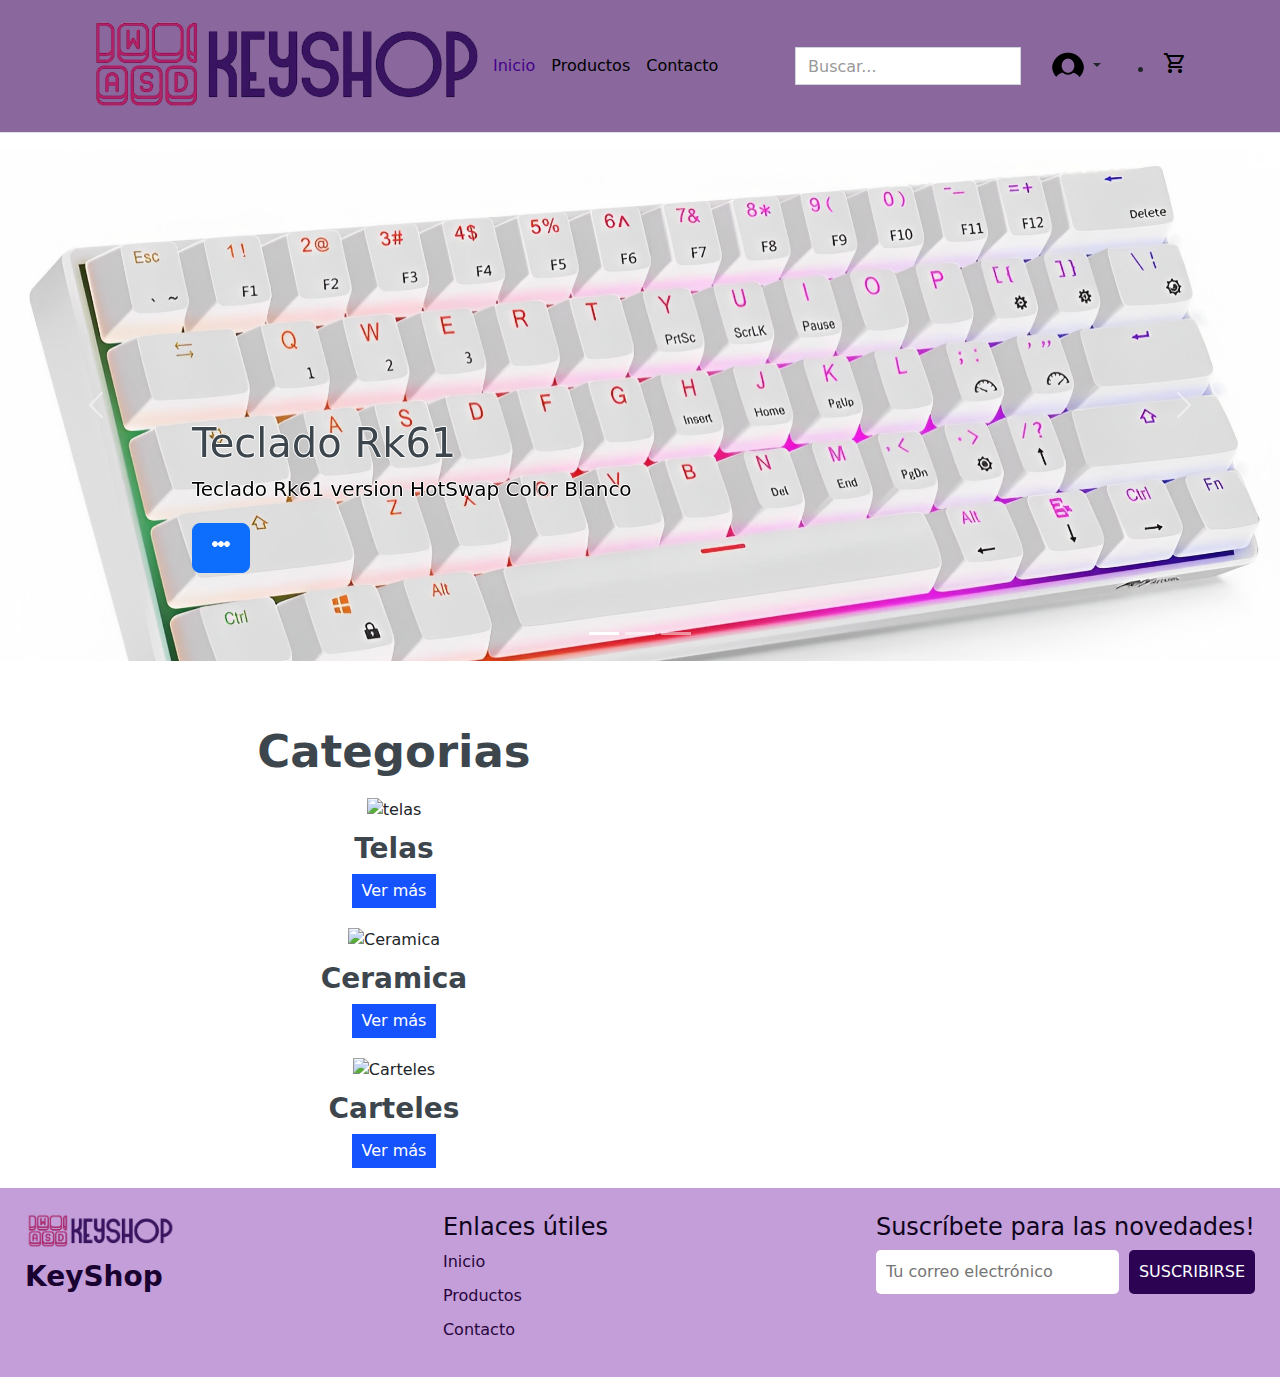
==== index.html @ 4e13add1 "1" ====
<!doctype html>
<html lang="es" data-bs-theme="auto">

<head>
  <meta charset="utf-8">
  <meta name="viewport" content="width=device-width, initial-scale=1">
  <meta name="description" content="">
  <title>KeyShop - Teclados, Keycaps y más!</title>
  <link rel="canonical" href="https://getbootstrap.com/docs/5.3/examples/headers/">
  <link rel="stylesheet" href="css/styles.css">
  <link href="css/bootstrap.min.css" rel="stylesheet">
  <link rel="stylesheet"
    href="https://fonts.googleapis.com/css2?family=Material+Symbols+Outlined:opsz,wght,FILL,GRAD@20..48,100..700,0..1,-50..200" />
  <link href="css/carousel.css" rel="stylesheet">
  <link href="css/style.css" rel="stylesheet">
  <!--Simbolos productos-->
  <link href="https://cdnjs.cloudflare.com/ajax/libs/font-awesome/5.10.0/css/all.min.css" rel="stylesheet">
  <!---------------------->
</head>

<body>

  <header class="p-3 mb-3 border-bottom">
    <div class="container">
      <div class="d-flex flex-wrap align-items-center justify-content-center justify-content-lg-start">
        <a href="/" class="d-flex align-items-center mb-2 mb-lg-0 link-body-emphasis text-decoration-none">
          <img class="logo_key" src="imgs/logo.png" alt="" width="150px">
        </a>

        <ul class="nav col-12 col-lg-auto me-lg-auto mb-2 justify-content-center mb-md-0">
          <li><a href="index.html" class="nav-link px-2 link-secondary">Inicio</a></li>
          <li><a href="productos.html" class="nav-link px-2 link-body-emphasis">Productos</a></li>
          <li><a href="contact.html" class="nav-link px-2 link-body-emphasis">Contacto</a></li>
        </ul>

        <form class="col-12 col-lg-auto mb-3 mb-lg-0 me-lg-3" role="search">
          <input type="search" class="form-control" placeholder="Buscar..." aria-label="Search">
        </form>

        <div class="dropdown text-end">
          <a href="#" class="d-block link-dark text-decoration-none dropdown-toggle" data-bs-toggle="dropdown"
            aria-expanded="false">
            <img src="imgs/perfil.png" alt="mdo" width="32" height="32" class="rounded-circle">
          </a>
          <ul class="dropdown-menu text-small">
            <li><a class="dropdown-item" href="#">Login</a></li>
            <li><a class="dropdown-item" href="#">Perfil</a></li>
            <li>
              <hr class="dropdown-divider">
            </li>
            <li><a class="dropdown-item" href="#">Sign out</a></li>
          </ul>
        </div>
        <ul class="nav col-12 col-lg-auto me-lg-auto mb-2 justify-content-center mb-md-0"></ul>
        <li><a href="#" class="nav-link px-2 link-body-emphasis"><span class="material-symbols-outlined">
              shopping_cart
            </span></a></li>
        </ul>
      </div>
    </div>
  </header>
  <!----------Carousel---------------->
  <div id="myCarousel" class="carousel slide" data-bs-ride="carousel">
    <div class="carousel-indicators">
    </div>

    <div class="carousel-inner">
      <div class="carousel-item active">
        <img src="imgs/teclado2.png" class="d-block w-100" alt="First slide">
        <div class="container">
          <div class="carousel-caption text-start">
            <h1>Teclado Rk61</h1>
            <p>Teclado Rk61 version HotSwap Color Blanco</p>
            <p><a class="btn btn-lg btn-primary" href="#"><span class="material-symbols-outlined">
                  more_horiz
                </span></a></p>
          </div>
        </div>
      </div>
      <div class="carousel-item">
        <img src="imgs/teclado3.png" class="d-block w-100" alt="First slide">
        <div class="container">
          <div class="carousel-caption">
            <h1>Guffercty kred GK68 65 %</h1>
            <p>Teclado Mecánico SK68 Personalizado Hot Swappable Para Juegos Con Retroiluminación RGB</p>
            <p><a class="btn btn-lg btn-primary" href="#"><span class="material-symbols-outlined">
                  more_horiz
                </span></a></p>
          </div>
        </div>
      </div>
      <div class="carousel-item">
        <img src="imgs/teclado4.png" class="d-block w-100" alt="First slide">
        <div class="container">
          <div class="carousel-caption text-end">
            <h1>Hype Legend Rebel Up</h1>
            <p>Teclado mecanico Outemu Red 65%</p>
            <p><a class="btn btn-lg btn-primary" href="#"><span class="material-symbols-outlined">
                  more_horiz
                </span></a></p>
          </div>
        </div>
      </div>
    </div>
    <button class="carousel-control-prev" type="button" data-bs-target="#myCarousel" data-bs-slide="prev">
      <span class="carousel-control-prev-icon" aria-hidden="true"></span>
      <span class="visually-hidden">Previous</span>
    </button>
    <button class="carousel-control-next" type="button" data-bs-target="#myCarousel" data-bs-slide="next">
      <span class="carousel-control-next-icon" aria-hidden="true"></span>
      <span class="visually-hidden">Next</span>
    </button>
  </div>
  <!-----------------Productos------------------>
  <main>
    <!-----------------categorias------------------>
  <main>
    <div class="categoria">
      <div id="categoria" class="categoria"></div>
      <h2 class="text-center" style="font-size: 45px ">Categorias</h2>
      <div id="categorias-container">
        <div class="categoria">
          <img src="imgs/telas1.png" alt="telas">
          <h3>Telas</h3>
          <button>Ver más</button>
        </div>
        <div class="categoria">
          <img src="imgs/tazas3.png" alt="Ceramica">
          <h3>Ceramica</h3>
          <button>Ver más</button>
        </div>
        <div class="categoria">
          <img src="imgs/cuadro3.jpg" alt="Carteles">
          <h3>Carteles</h3>
          <button>Ver más</button>
        </div>
      </div>
  </main>

  </main>
  <!-----------------Footer---------------------->
  <footer>
    <div class="container_footer">
      <div class="logo">
        <a href="index.html"><img src="imgs/logo.png" alt="Logo de la empresa"></a>
        <h3>KeyShop</h3>
      </div>
      <div class="links">
        <h4>Enlaces útiles</h4>
        <ul>
          <li><a href="#">Inicio</a></li>
          <li><a href="#">Productos</a></li>
          <li><a href="#">Contacto</a></li>
        </ul>
      </div>
      <div class="newsletter">
        <h4>Suscríbete para las novedades!</h4>
        <form>
          <input type="email" placeholder="Tu correo electrónico">
          <button type="submit">Suscribirse</button>
        </form>
      </div>
    </div>

  </footer>
  <script src="js/bootstrap.bundle.min.js"></script>
  <script src="js/index.js"></script>
</body>


</html>
---- css/styles.css ----
/* ------ HEADER -------*/
header {
  background-color: #673b81c4;
}
.logo_key {
  width: 400px; 
}
@media screen and (max-width: 600px) {
  .logo_key{
    width: 200px;
  }
}

  
/*----- MAIN ------*//*
main {
  display: flex;
  flex-wrap: wrap;
  justify-content: space-between;
  align-content: center;
}

main ul {
  list-style: none;
  margin: 0;
  padding: 0;
  display: flex;
  flex-wrap: wrap;
  justify-content: space-between;
  align-items: center;
  width: 100%;
}

main li {
  width: calc((100% / 3) - 20px);
  margin-bottom: 20px;
  text-align: center;
  background-color: #f2f2f2;
  border: 1px solid #ffffff;
  border-radius: 5px;
  padding: 20px;
  order: 2;
}

main li img {
  max-width: 100%;
  height: auto;
  margin-bottom: 10px;
} 

main li h3 {
  margin-top: 0;
  font-size: 18px;
}

main li p {
  font-size: 14px;
  line-height: 1.5;
  margin-bottom: 10px;
}

main li a {
  display: block;
  margin-top: 10px;
  padding: 10px;
  background-color: #000000;
  color: #fff;
  text-decoration: none;
  border-radius: 5px;
  transition: background-color 0.2s ease;
}

main li a:hover {
  background-color: #333;
}

.buttons {
  display: flex;
  border-radius: 50%;
  justify-content: space-between;
  margin-top: 10px;
}

.buttons a {
  display: block;
  width: 45%;
  padding: 10px;
  background-color: #000;
  color: #fff;
  text-decoration: none;
  border-radius: 5px;
  transition: background-color 0.2s ease;
}

.buttons a:hover {
  background-color: #333;
}

/* Para pantallas pequeñas */
@media screen and (max-width: 768px) {
  main li {
    width: calc((100% / 2) - 20px);
  }
}
*/
/*-----FOOTER------*/
footer {
  background-color: #673b81c4;
  color: #fff;
  padding: 50px 0;
}

.container_footer {
  padding: 25px;

  background-color: #9351b98e ;
  max-width: 100%;
  margin: 0 auto;
  display: flex;
  flex-wrap: wrap;
  justify-content: space-between;
}
.logo {
  width: 150px;
  height: auto;
}
.logo img {
  max-width: 100%;
  height: auto;
  margin-bottom: 10px;
}

.logo h3 {
  margin: 0;
  color: #190130;
}
.links h4,.newsletter h4 {
  color: #0e031a;
}
.links ul {
  list-style: none;
  margin: 0;
  padding: 0;
}

.links li {
  margin-bottom: 10px;
}

.links a {
  color: #27043b;
  text-decoration: none;
}


.newsletter form {
  display: flex;
  align-items: center;
}

.newsletter input[type="email"] {
  padding: 10px;
  border-radius: 5px;
  border: none;
  flex: 1;
  margin-right: 10px;
}

.newsletter button[type="submit"] {
  padding: 10px;
  background-color: #2c0353;
  color: #fff;
  border: none;
  border-radius: 5px;
  text-transform: uppercase;
  transition: background-color 0.2s ease;
}

.newsletter button[type="submit"]:hover {
  background-color: #493261;
}

#contacto {
  padding-bottom: 10px;
}

#categorias-container {
  display: flex;
  flex-wrap: wrap;
  justify-content: center;
}

.categoria {
  width: 60%;
  margin: 10px;
  text-align: center;
}

.categoria img {
  width: 100%;
  height: auto;
}

.categoria h3 {
  margin-top: 10px;
}
.categoria button {
  background-color: #1553ff;
  color: #fff;
  padding: 5px 10px;
  border: none;
  cursor: pointer;
}
---- css/carousel.css ----
/* GLOBAL STYLES
-------------------------------------------------- */
/* Padding below the footer and lighter body text */

body {
  color: rgb(var(--bs-tertiary-color-rgb));
}


/* CUSTOMIZE THE CAROUSEL
-------------------------------------------------- */

/* Carousel base class */
.carousel {
  margin-bottom: 4rem;
}
/* Since positioning the image, we need to help out the caption */
.carousel-caption {
  color: black;
  bottom: 3rem;
  z-index: 10;
  text-shadow: 1px  0px 0px rgb(255, 255, 255),
               0px  1px 0px rgb(255, 255, 255),
              -1px  0px 0px rgb(255, 255, 255),
               0px -1px 0px rgb(255, 255, 255);
}

/* Declare heights because of positioning of img element */
.carousel-item {
  height: 32rem;
}


/* MARKETING CONTENT
-------------------------------------------------- */

/* Center align the text within the three columns below the carousel */
.marketing .col-lg-4 {
  margin-bottom: 1.5rem;
  text-align: center;
}
/* rtl:begin:ignore */
.marketing .col-lg-4 p {
  margin-right: .75rem;
  margin-left: .75rem;
}
/* rtl:end:ignore */


/* Featurettes
------------------------- */

.featurette-divider {
  margin: 5rem 0; /* Space out the Bootstrap <hr> more */
}

/* Thin out the marketing headings */
/* rtl:begin:remove */
.featurette-heading {
  letter-spacing: -.05rem;
}

/* rtl:end:remove */

/* RESPONSIVE CSS
-------------------------------------------------- */

@media (min-width: 40em) {
  /* Bump up size of carousel content */
  .carousel-caption p {
    margin-bottom: 1.25rem;
    font-size: 1.25rem;
    line-height: 1.4;
  }

  .featurette-heading {
    font-size: 50px;
  }
}

@media (min-width: 62em) {
  .featurette-heading {
    margin-top: 7rem;
  }
}
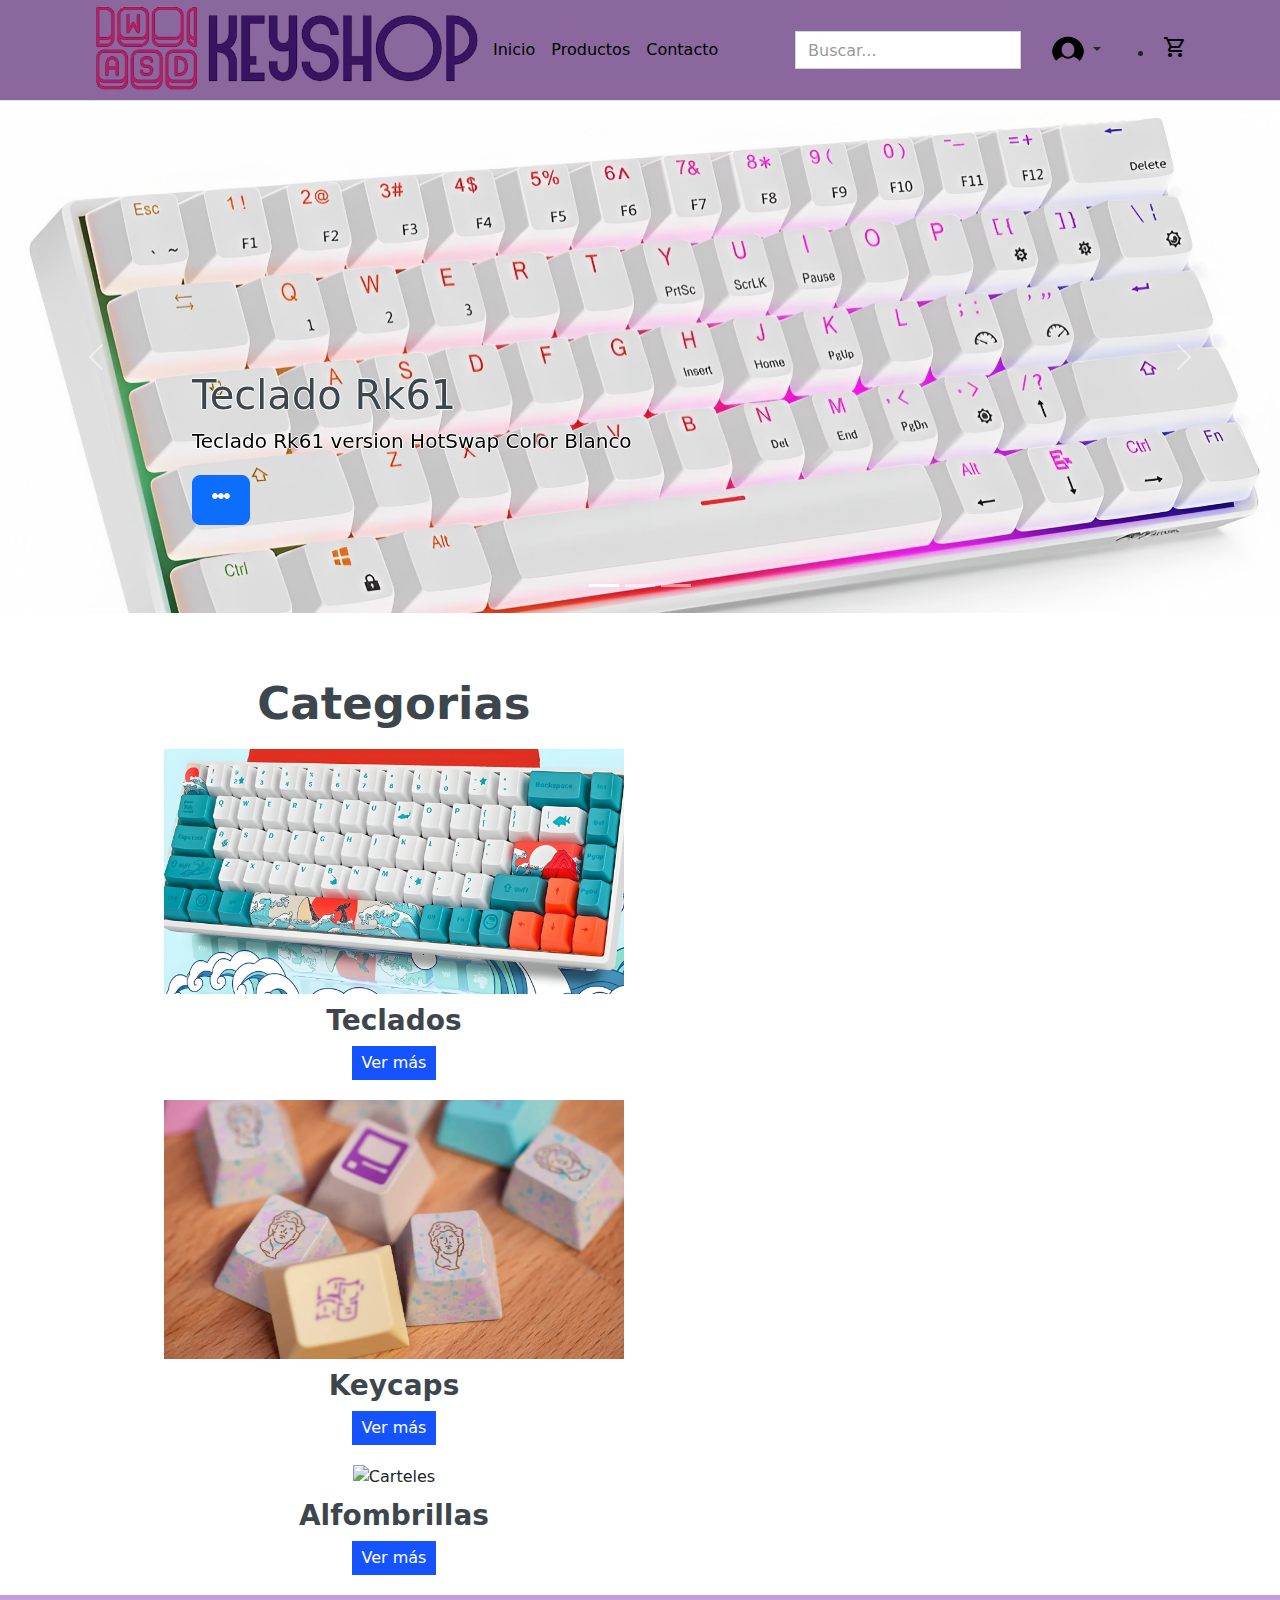
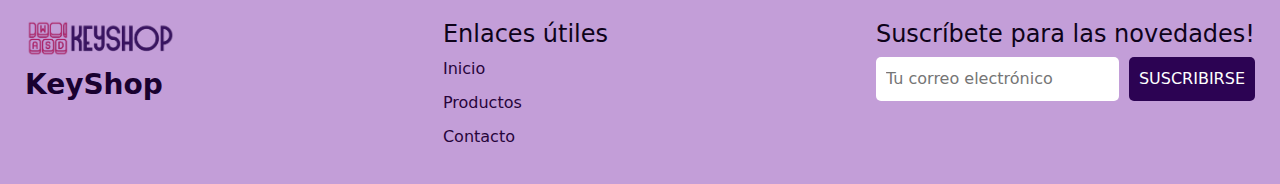
==== commit 8d24d050: "2.1" ====
--- a/index.html
+++ b/index.html
@@ -20,45 +20,6 @@
 
 <body>
 
-  <header class="p-3 mb-3 border-bottom">
-    <div class="container">
-      <div class="d-flex flex-wrap align-items-center justify-content-center justify-content-lg-start">
-        <a href="/" class="d-flex align-items-center mb-2 mb-lg-0 link-body-emphasis text-decoration-none">
-          <img class="logo_key" src="imgs/logo.png" alt="" width="150px">
-        </a>
-
-        <ul class="nav col-12 col-lg-auto me-lg-auto mb-2 justify-content-center mb-md-0">
-          <li><a href="index.html" class="nav-link px-2 link-secondary">Inicio</a></li>
-          <li><a href="productos.html" class="nav-link px-2 link-body-emphasis">Productos</a></li>
-          <li><a href="contact.html" class="nav-link px-2 link-body-emphasis">Contacto</a></li>
-        </ul>
-
-        <form class="col-12 col-lg-auto mb-3 mb-lg-0 me-lg-3" role="search">
-          <input type="search" class="form-control" placeholder="Buscar..." aria-label="Search">
-        </form>
-
-        <div class="dropdown text-end">
-          <a href="#" class="d-block link-dark text-decoration-none dropdown-toggle" data-bs-toggle="dropdown"
-            aria-expanded="false">
-            <img src="imgs/perfil.png" alt="mdo" width="32" height="32" class="rounded-circle">
-          </a>
-          <ul class="dropdown-menu text-small">
-            <li><a class="dropdown-item" href="#">Login</a></li>
-            <li><a class="dropdown-item" href="#">Perfil</a></li>
-            <li>
-              <hr class="dropdown-divider">
-            </li>
-            <li><a class="dropdown-item" href="#">Sign out</a></li>
-          </ul>
-        </div>
-        <ul class="nav col-12 col-lg-auto me-lg-auto mb-2 justify-content-center mb-md-0"></ul>
-        <li><a href="#" class="nav-link px-2 link-body-emphasis"><span class="material-symbols-outlined">
-              shopping_cart
-            </span></a></li>
-        </ul>
-      </div>
-    </div>
-  </header>
   <!----------Carousel---------------->
   <div id="myCarousel" class="carousel slide" data-bs-ride="carousel">
     <div class="carousel-indicators">
@@ -66,7 +27,7 @@
 
     <div class="carousel-inner">
       <div class="carousel-item active">
-        <img src="imgs/teclado2.png" class="d-block w-100" alt="First slide">
+        <img src="imgs/rk61.png" class="d-block w-100" alt="First slide">
         <div class="container">
           <div class="carousel-caption text-start">
             <h1>Teclado Rk61</h1>
@@ -78,10 +39,10 @@
         </div>
       </div>
       <div class="carousel-item">
-        <img src="imgs/teclado3.png" class="d-block w-100" alt="First slide">
+        <img src="imgs/kredGK68.png" class="d-block w-100" alt="First slide">
         <div class="container">
           <div class="carousel-caption">
-            <h1>Guffercty kred GK68 65 %</h1>
+            <h1>Guffercty kred GK68 65%</h1>
             <p>Teclado Mecánico SK68 Personalizado Hot Swappable Para Juegos Con Retroiluminación RGB</p>
             <p><a class="btn btn-lg btn-primary" href="#"><span class="material-symbols-outlined">
                   more_horiz
@@ -90,7 +51,7 @@
         </div>
       </div>
       <div class="carousel-item">
-        <img src="imgs/teclado4.png" class="d-block w-100" alt="First slide">
+        <img src="imgs/hypelegend.png" class="d-block w-100" alt="First slide">
         <div class="container">
           <div class="carousel-caption text-end">
             <h1>Hype Legend Rebel Up</h1>
@@ -114,57 +75,36 @@
   <!-----------------Productos------------------>
   <main>
     <!-----------------categorias------------------>
-  <main>
-    <div class="categoria">
-      <div id="categoria" class="categoria"></div>
-      <h2 class="text-center" style="font-size: 45px ">Categorias</h2>
-      <div id="categorias-container">
-        <div class="categoria">
-          <img src="imgs/telas1.png" alt="telas">
-          <h3>Telas</h3>
-          <button>Ver más</button>
+    <main>
+      <div class="categoria">
+        <div id="categoria" class="categoria"></div>
+        <h2 class="text-center" style="font-size: 45px ">Categorias</h2>
+        <div id="categorias-container">
+          <div class="categoria">
+            <img src="imgs/kredGK68.png" alt="telas">
+            <h3>Teclados</h3>
+            <button>Ver más</button>
+          </div>
+          <div class="categoria">
+            <img src="imgs/gmkanalog.png" alt="Ceramica">
+            <h3>Keycaps</h3>
+            <button>Ver más</button>
+          </div>
+          <div class="categoria">
+            <img src="imgs/cuadro3.jpg" alt="Carteles">
+            <h3>Alfombrillas
+            </h3>
+            <button>Ver más</button>
+          </div>
         </div>
-        <div class="categoria">
-          <img src="imgs/tazas3.png" alt="Ceramica">
-          <h3>Ceramica</h3>
-          <button>Ver más</button>
-        </div>
-        <div class="categoria">
-          <img src="imgs/cuadro3.jpg" alt="Carteles">
-          <h3>Carteles</h3>
-          <button>Ver más</button>
-        </div>
-      </div>
-  </main>
+    </main>
 
-  </main>
-  <!-----------------Footer---------------------->
-  <footer>
-    <div class="container_footer">
-      <div class="logo">
-        <a href="index.html"><img src="imgs/logo.png" alt="Logo de la empresa"></a>
-        <h3>KeyShop</h3>
-      </div>
-      <div class="links">
-        <h4>Enlaces útiles</h4>
-        <ul>
-          <li><a href="#">Inicio</a></li>
-          <li><a href="#">Productos</a></li>
-          <li><a href="#">Contacto</a></li>
-        </ul>
-      </div>
-      <div class="newsletter">
-        <h4>Suscríbete para las novedades!</h4>
-        <form>
-          <input type="email" placeholder="Tu correo electrónico">
-          <button type="submit">Suscribirse</button>
-        </form>
-      </div>
-    </div>
+    <!-----------------Footer---------------------->
 
-  </footer>
-  <script src="js/bootstrap.bundle.min.js"></script>
-  <script src="js/index.js"></script>
+    <script src="js/bootstrap.bundle.min.js"></script>
+    <script src="js/index.js"></script>
+    <script src="js/inserts.js"></script>
+
 </body>
 
 
--- a/css/styles.css
+++ b/css/styles.css
@@ -107,7 +107,7 @@
 footer {
   background-color: #673b81c4;
   color: #fff;
-  padding: 50px 0;
+  padding: 500px 0;
 }
 
 .container_footer {
@@ -181,7 +181,8 @@
 }
 
 #contacto {
-  padding-bottom: 10px;
+  padding-bottom: 135px;
+  padding-top: 70px;
 }
 
 #categorias-container {
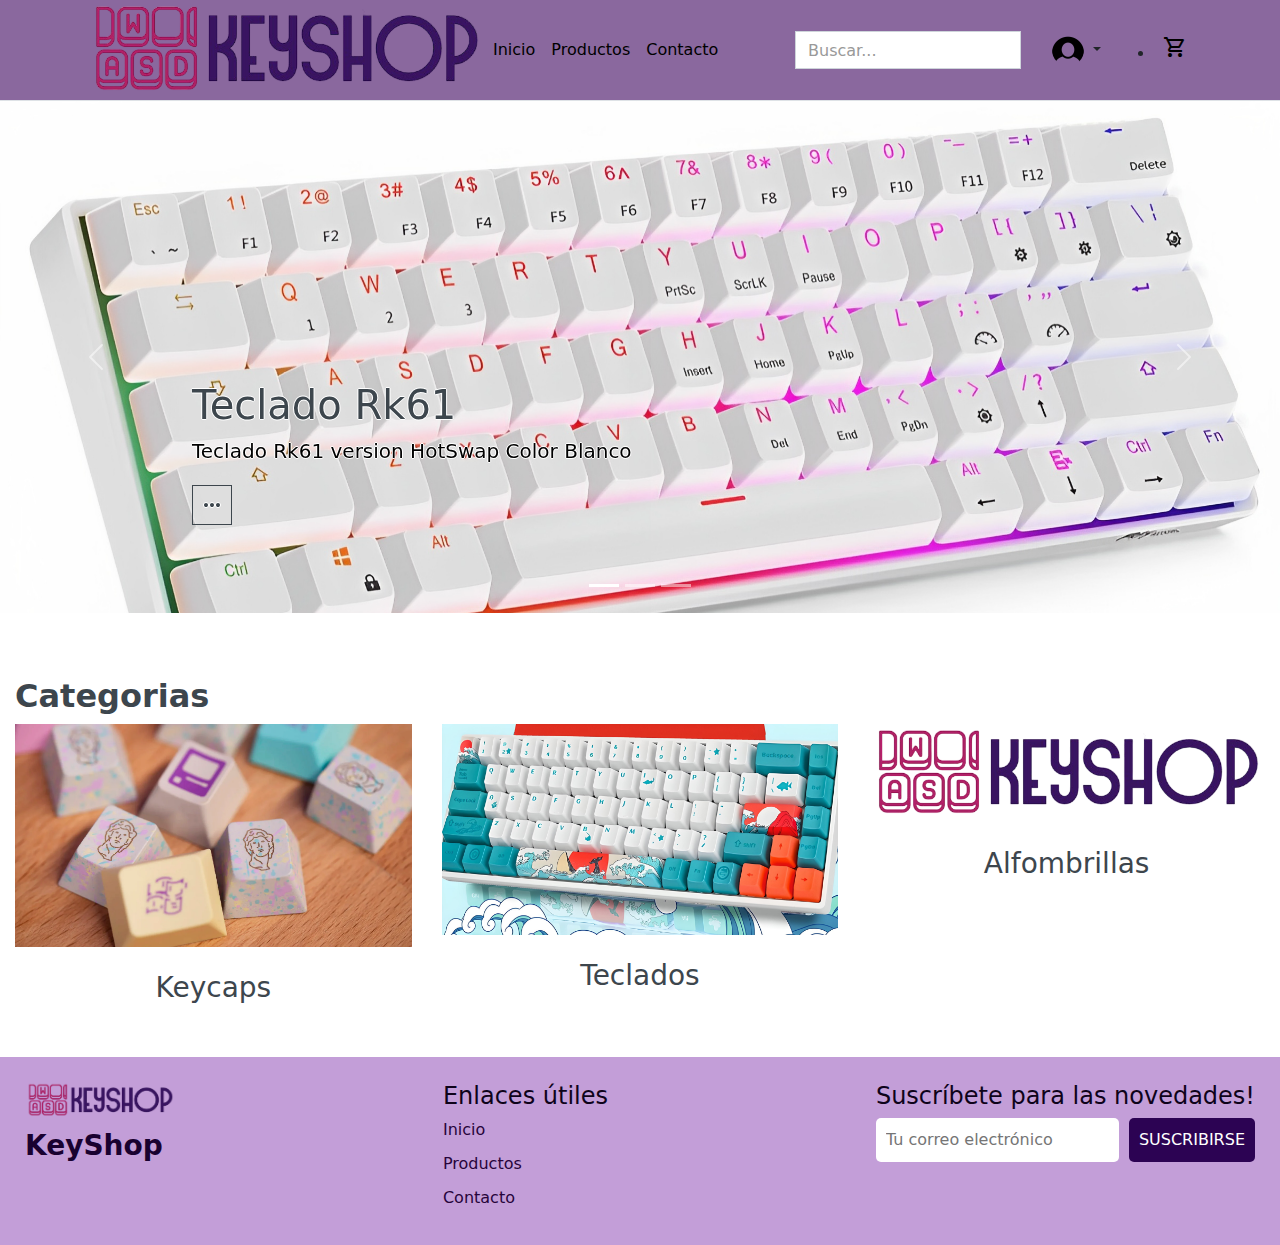
==== commit be505f68: "1.3" ====
--- a/index.html
+++ b/index.html
@@ -32,7 +32,7 @@
           <div class="carousel-caption text-start">
             <h1>Teclado Rk61</h1>
             <p>Teclado Rk61 version HotSwap Color Blanco</p>
-            <p><a class="btn btn-lg btn-primary" href="#"><span class="material-symbols-outlined">
+            <p><a class="btnn btnn-outline-dark btnn-square" href="#"><span class="material-symbols-outlined">
                   more_horiz
                 </span></a></p>
           </div>
@@ -44,7 +44,7 @@
           <div class="carousel-caption">
             <h1>Guffercty kred GK68 65%</h1>
             <p>Teclado Mecánico SK68 Personalizado Hot Swappable Para Juegos Con Retroiluminación RGB</p>
-            <p><a class="btn btn-lg btn-primary" href="#"><span class="material-symbols-outlined">
+            <p><a class="btnn btnn-outline-dark btnn-square" href="#"><span class="material-symbols-outlined">
                   more_horiz
                 </span></a></p>
           </div>
@@ -56,7 +56,7 @@
           <div class="carousel-caption text-end">
             <h1>Hype Legend Rebel Up</h1>
             <p>Teclado mecanico Outemu Red 65%</p>
-            <p><a class="btn btn-lg btn-primary" href="#"><span class="material-symbols-outlined">
+            <p><a class="btnn btnn-outline-dark btnn-square" href="#"><span class="material-symbols-outlined">
                   more_horiz
                 </span></a></p>
           </div>
@@ -72,38 +72,64 @@
       <span class="visually-hidden">Next</span>
     </button>
   </div>
-  <!-----------------Productos------------------>
-  <main>
-    <!-----------------categorias------------------>
-    <main>
-      <div class="categoria">
-        <div id="categoria" class="categoria"></div>
-        <h2 class="text-center" style="font-size: 45px ">Categorias</h2>
-        <div id="categorias-container">
-          <div class="categoria">
-            <img src="imgs/kredGK68.png" alt="telas">
-            <h3>Teclados</h3>
-            <button>Ver más</button>
+<!-----------------categorias------------------>
+<main>
+  <div class="container-fluid">
+    <div class="row">
+      <div class="col-lg-4">
+        <h2 class="">Categorias</h2>
+      </div>
+    </div>
+    <div class="row">
+      <div class="col-lg-4 col-md-6 col-sm-12 pb-1">
+        <div class="product-item bg-light mb-4 w-100">
+          <div class="product-img position-relative overflow-hidden">
+            <img class="img-fluid w-100" src="imgs/gmkanalog.png" alt="">
+            <div class="product-action">
+              <a class="btnn btnn-outline-dark btnn-square w-50" href="">Ver más</a>
+            </div>
           </div>
-          <div class="categoria">
-            <img src="imgs/gmkanalog.png" alt="Ceramica">
-            <h3>Keycaps</h3>
-            <button>Ver más</button>
-          </div>
-          <div class="categoria">
-            <img src="imgs/cuadro3.jpg" alt="Carteles">
-            <h3>Alfombrillas
-            </h3>
-            <button>Ver más</button>
+          <div class="text-center py-4">
+            <a class="h3 text-decoration-none text-truncate" href="">Keycaps</a>
           </div>
         </div>
-    </main>
+      </div>
+      <div class="col-lg-4 col-md-6 col-sm-12 pb-1">
+        <div class="product-item bg-light mb-4 w-100">
+          <div class="product-img position-relative overflow-hidden">
+            <img class="img-fluid w-100" src="imgs/kredGK68.png" alt="">
+            <div class="product-action">
+              <a class="btnn btnn-outline-dark btnn-square w-50" href="">Ver más</a>
+            </div>
+          </div>
+          <div class="text-center py-4">
+            <a class="h3 text-decoration-none text-truncate" href="">Teclados</a>
+          </div>
+        </div>
+      </div>
+      <div class="col-lg-4 col-md-6 col-sm-12 pb-1">
+        <div class="product-item bg-light mb-4 w-100">
+          <div class="product-img position-relative overflow-hidden">
+            <img class="img-fluid w-100" src="imgs/logo.png" alt="">
+            <div class="product-action">
+              <a class="btnn btnn-outline-dark btnn-square w-50" href="">Ver más</a>
+            </div>
+          </div>
+          <div class="text-center py-4">
+            <a class="h3 text-decoration-none text-truncate" href="">Alfombrillas</a>
+          </div>
+        </div>
+      </div>
+    </div>
+  </div>
+</main>
 
-    <!-----------------Footer---------------------->
 
-    <script src="js/bootstrap.bundle.min.js"></script>
-    <script src="js/index.js"></script>
-    <script src="js/inserts.js"></script>
+  <!-----------------Footer---------------------->
+
+  <script src="js/bootstrap.bundle.min.js"></script>
+  <script src="js/index.js"></script>
+  <script src="js/inserts.js"></script>
 
 </body>
 
--- a/css/styles.css
+++ b/css/styles.css
@@ -180,7 +180,7 @@
   background-color: #493261;
 }
 
-#contacto {
+/* #contacto {
   padding-bottom: 135px;
   padding-top: 70px;
 }
@@ -211,4 +211,4 @@
   padding: 5px 10px;
   border: none;
   cursor: pointer;
-}
+} */
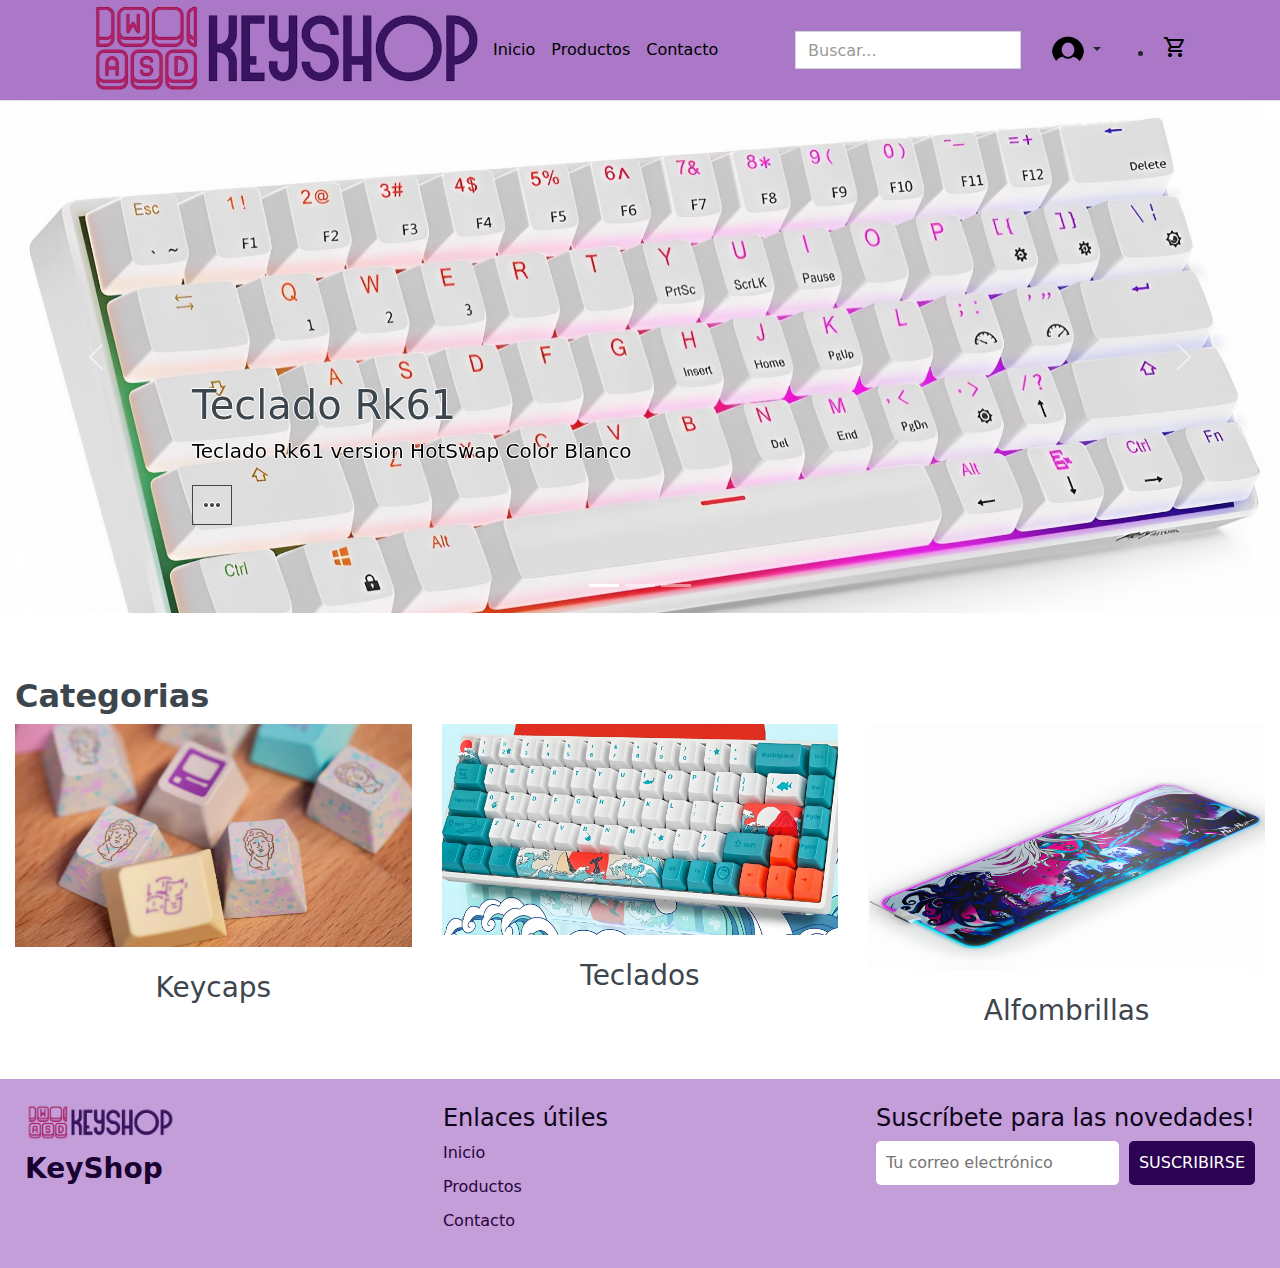
==== commit 0f6e1e9f: "11" ====
--- a/index.html
+++ b/index.html
@@ -110,7 +110,7 @@
       <div class="col-lg-4 col-md-6 col-sm-12 pb-1">
         <div class="product-item bg-light mb-4 w-100">
           <div class="product-img position-relative overflow-hidden">
-            <img class="img-fluid w-100" src="imgs/logo.png" alt="">
+            <img class="img-fluid w-100" src="imgs/prismxl.png" alt="">
             <div class="product-action">
               <a class="btnn btnn-outline-dark btnn-square w-50" href="">Ver más</a>
             </div>
--- a/css/styles.css
+++ b/css/styles.css
@@ -1,6 +1,6 @@
 /* ------ HEADER -------*/
 header {
-  background-color: #673b81c4;
+  background-color: #9050b5c4;
 }
 .logo_key {
   width: 400px; 
@@ -180,35 +180,8 @@
   background-color: #493261;
 }
 
-/* #contacto {
+#contacto {
   padding-bottom: 135px;
   padding-top: 70px;
 }
 
-#categorias-container {
-  display: flex;
-  flex-wrap: wrap;
-  justify-content: center;
-}
-
-.categoria {
-  width: 60%;
-  margin: 10px;
-  text-align: center;
-}
-
-.categoria img {
-  width: 100%;
-  height: auto;
-}
-
-.categoria h3 {
-  margin-top: 10px;
-}
-.categoria button {
-  background-color: #1553ff;
-  color: #fff;
-  padding: 5px 10px;
-  border: none;
-  cursor: pointer;
-} */
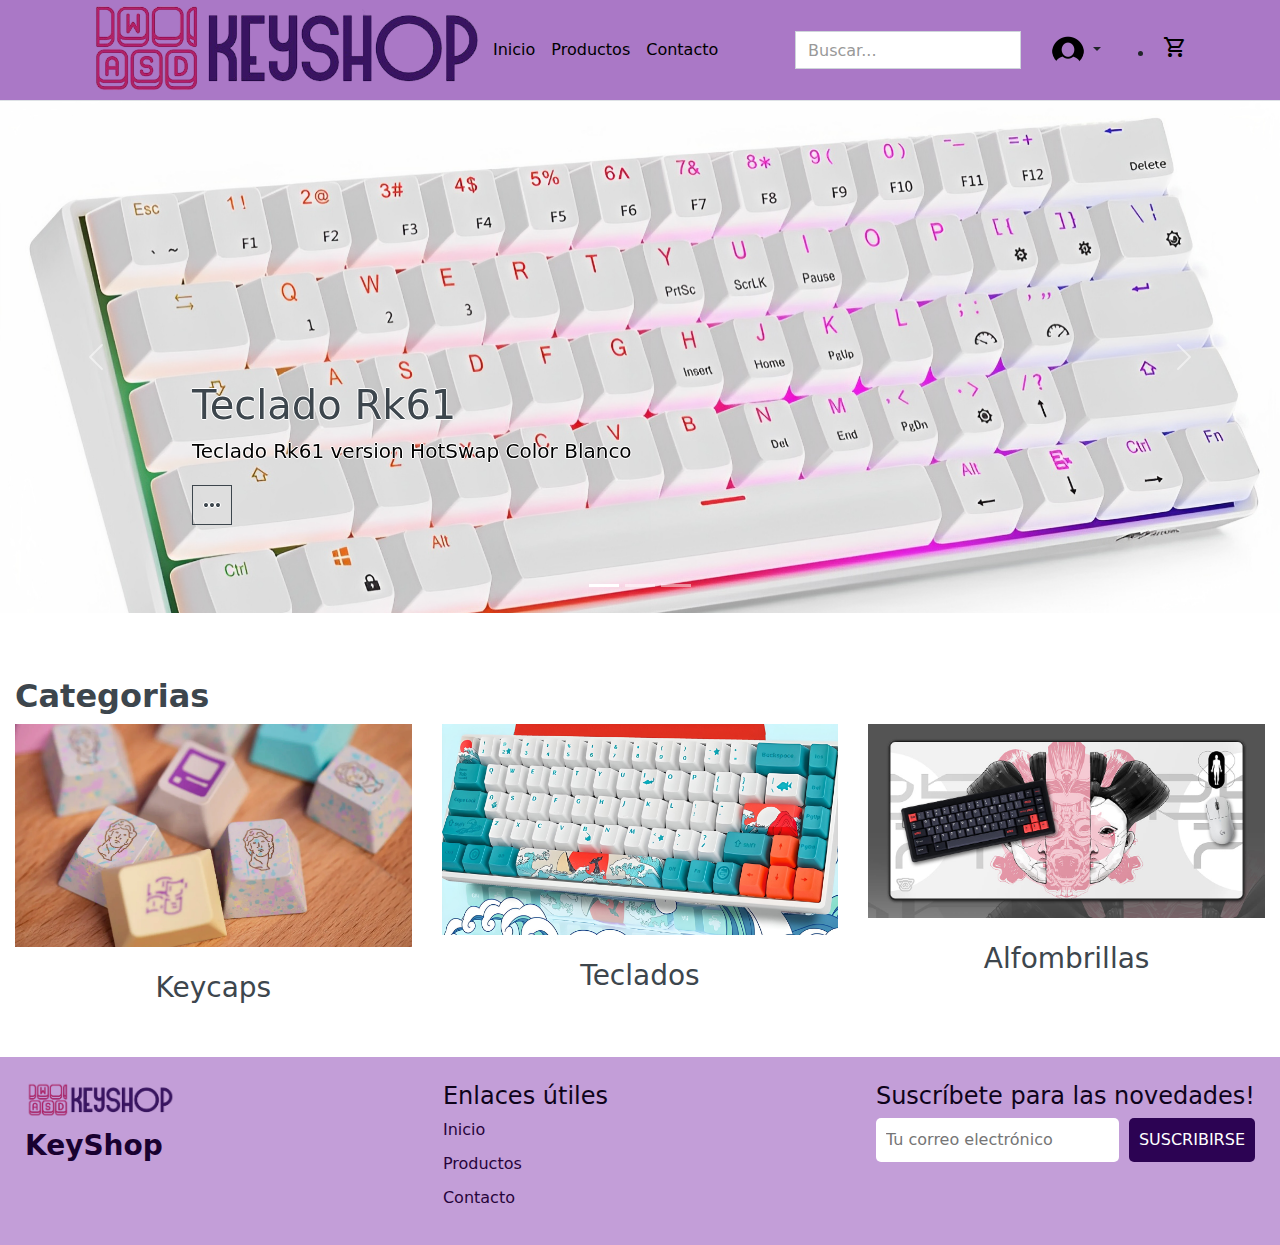
==== commit 340e1e30: "1" ====
--- a/index.html
+++ b/index.html
@@ -110,7 +110,7 @@
       <div class="col-lg-4 col-md-6 col-sm-12 pb-1">
         <div class="product-item bg-light mb-4 w-100">
           <div class="product-img position-relative overflow-hidden">
-            <img class="img-fluid w-100" src="imgs/prismxl.png" alt="">
+            <img class="img-fluid w-100" src="imgs/Ghost-in-the-Shell.png" alt="">
             <div class="product-action">
               <a class="btnn btnn-outline-dark btnn-square w-50" href="">Ver más</a>
             </div>
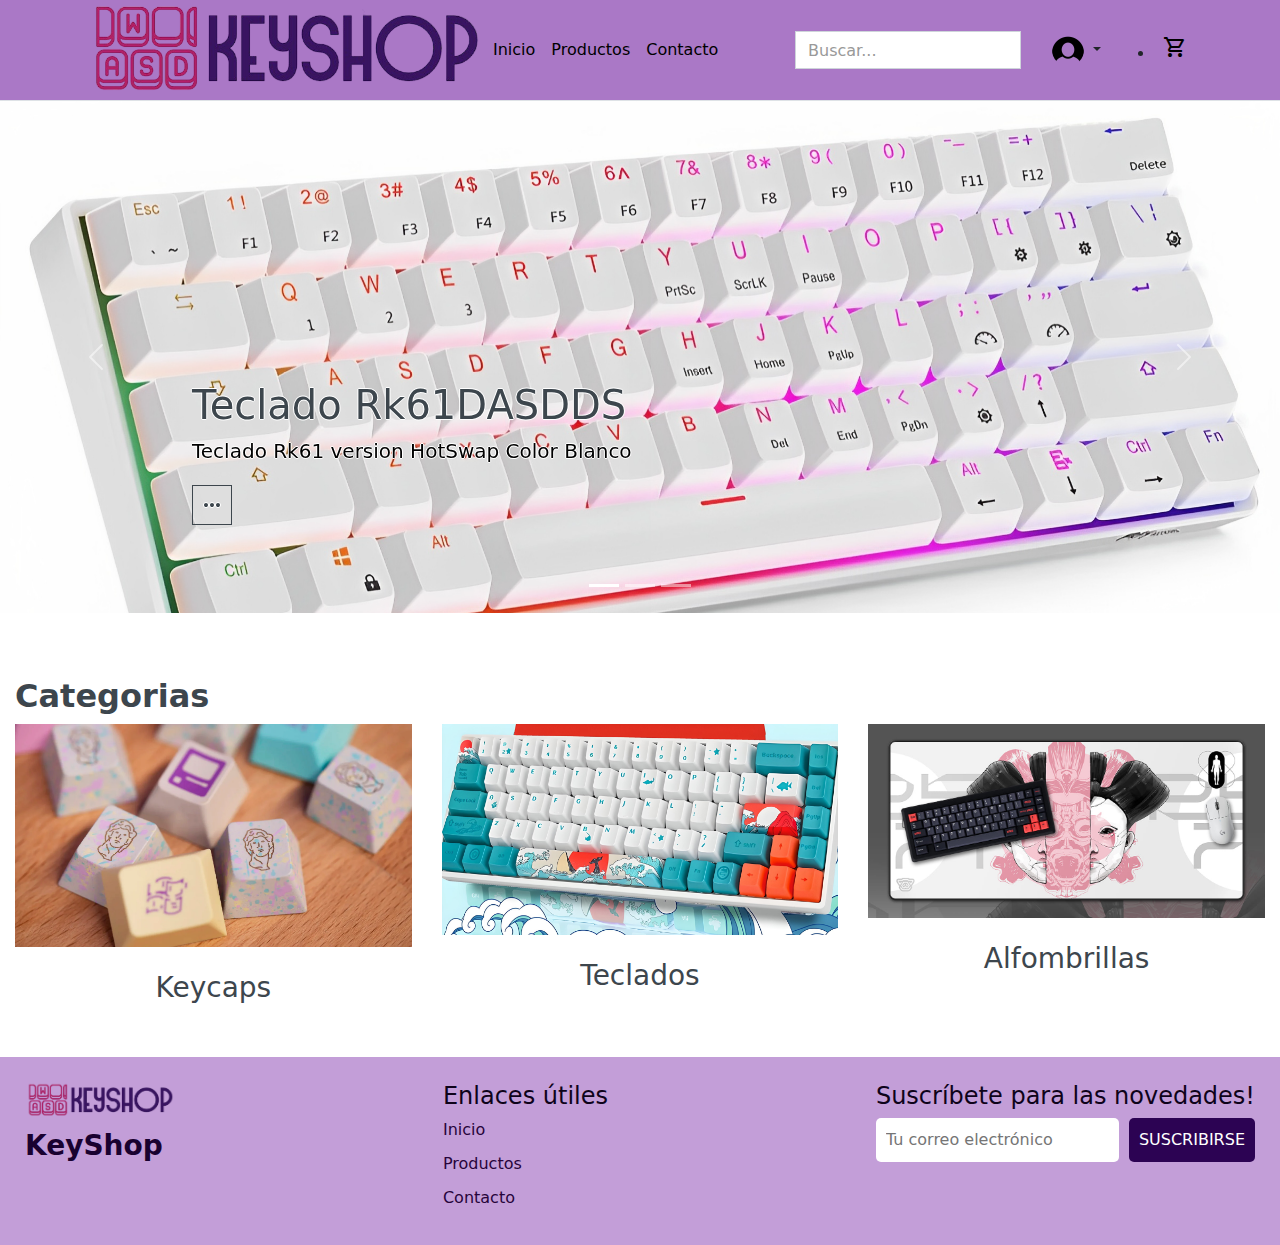
==== commit f8eead3e: "Update index.html" ====
--- a/index.html
+++ b/index.html
@@ -30,7 +30,7 @@
         <img src="imgs/rk61.png" class="d-block w-100" alt="First slide">
         <div class="container">
           <div class="carousel-caption text-start">
-            <h1>Teclado Rk61</h1>
+            <h1>Teclado Rk61DASDDS</h1>
             <p>Teclado Rk61 version HotSwap Color Blanco</p>
             <p><a class="btnn btnn-outline-dark btnn-square" href="#"><span class="material-symbols-outlined">
                   more_horiz
@@ -72,57 +72,57 @@
       <span class="visually-hidden">Next</span>
     </button>
   </div>
-<!-----------------categorias------------------>
-<main>
-  <div class="container-fluid">
-    <div class="row">
-      <div class="col-lg-4">
-        <h2 class="">Categorias</h2>
+  <!-----------------categorias------------------>
+  <main>
+    <div class="container-fluid">
+      <div class="row">
+        <div class="col-lg-4">
+          <h2 class="">Categorias</h2>
+        </div>
       </div>
-    </div>
-    <div class="row">
-      <div class="col-lg-4 col-md-6 col-sm-12 pb-1">
-        <div class="product-item bg-light mb-4 w-100">
-          <div class="product-img position-relative overflow-hidden">
-            <img class="img-fluid w-100" src="imgs/gmkanalog.png" alt="">
-            <div class="product-action">
-              <a class="btnn btnn-outline-dark btnn-square w-50" href="">Ver más</a>
+      <div class="row">
+        <div class="col-lg-4 col-md-6 col-sm-12 pb-1">
+          <div class="product-item bg-light mb-4 w-100">
+            <div class="product-img position-relative overflow-hidden">
+              <img class="img-fluid w-100" src="imgs/gmkanalog.png" alt="">
+              <div class="product-action">
+                <a class="btnn btnn-outline-dark btnn-square w-50" href="">Ver más</a>
+              </div>
+            </div>
+            <div class="text-center py-4">
+              <a class="h3 text-decoration-none text-truncate" href="">Keycaps</a>
             </div>
           </div>
-          <div class="text-center py-4">
-            <a class="h3 text-decoration-none text-truncate" href="">Keycaps</a>
+        </div>
+        <div class="col-lg-4 col-md-6 col-sm-12 pb-1">
+          <div class="product-item bg-light mb-4 w-100">
+            <div class="product-img position-relative overflow-hidden">
+              <img class="img-fluid w-100" src="imgs/kredGK68.png" alt="">
+              <div class="product-action">
+                <a class="btnn btnn-outline-dark btnn-square w-50" href="">Ver más</a>
+              </div>
+            </div>
+            <div class="text-center py-4">
+              <a class="h3 text-decoration-none text-truncate" href="">Teclados</a>
+            </div>
           </div>
         </div>
-      </div>
-      <div class="col-lg-4 col-md-6 col-sm-12 pb-1">
-        <div class="product-item bg-light mb-4 w-100">
-          <div class="product-img position-relative overflow-hidden">
-            <img class="img-fluid w-100" src="imgs/kredGK68.png" alt="">
-            <div class="product-action">
-              <a class="btnn btnn-outline-dark btnn-square w-50" href="">Ver más</a>
+        <div class="col-lg-4 col-md-6 col-sm-12 pb-1">
+          <div class="product-item bg-light mb-4 w-100">
+            <div class="product-img position-relative overflow-hidden">
+              <img class="img-fluid w-100" src="imgs/Ghost-in-the-Shell.png" alt="">
+              <div class="product-action">
+                <a class="btnn btnn-outline-dark btnn-square w-50" href="">Ver más</a>
+              </div>
             </div>
-          </div>
-          <div class="text-center py-4">
-            <a class="h3 text-decoration-none text-truncate" href="">Teclados</a>
-          </div>
-        </div>
-      </div>
-      <div class="col-lg-4 col-md-6 col-sm-12 pb-1">
-        <div class="product-item bg-light mb-4 w-100">
-          <div class="product-img position-relative overflow-hidden">
-            <img class="img-fluid w-100" src="imgs/Ghost-in-the-Shell.png" alt="">
-            <div class="product-action">
-              <a class="btnn btnn-outline-dark btnn-square w-50" href="">Ver más</a>
+            <div class="text-center py-4">
+              <a class="h3 text-decoration-none text-truncate" href="">Alfombrillas</a>
             </div>
-          </div>
-          <div class="text-center py-4">
-            <a class="h3 text-decoration-none text-truncate" href="">Alfombrillas</a>
           </div>
         </div>
       </div>
     </div>
-  </div>
-</main>
+  </main>
 
 
   <!-----------------Footer---------------------->
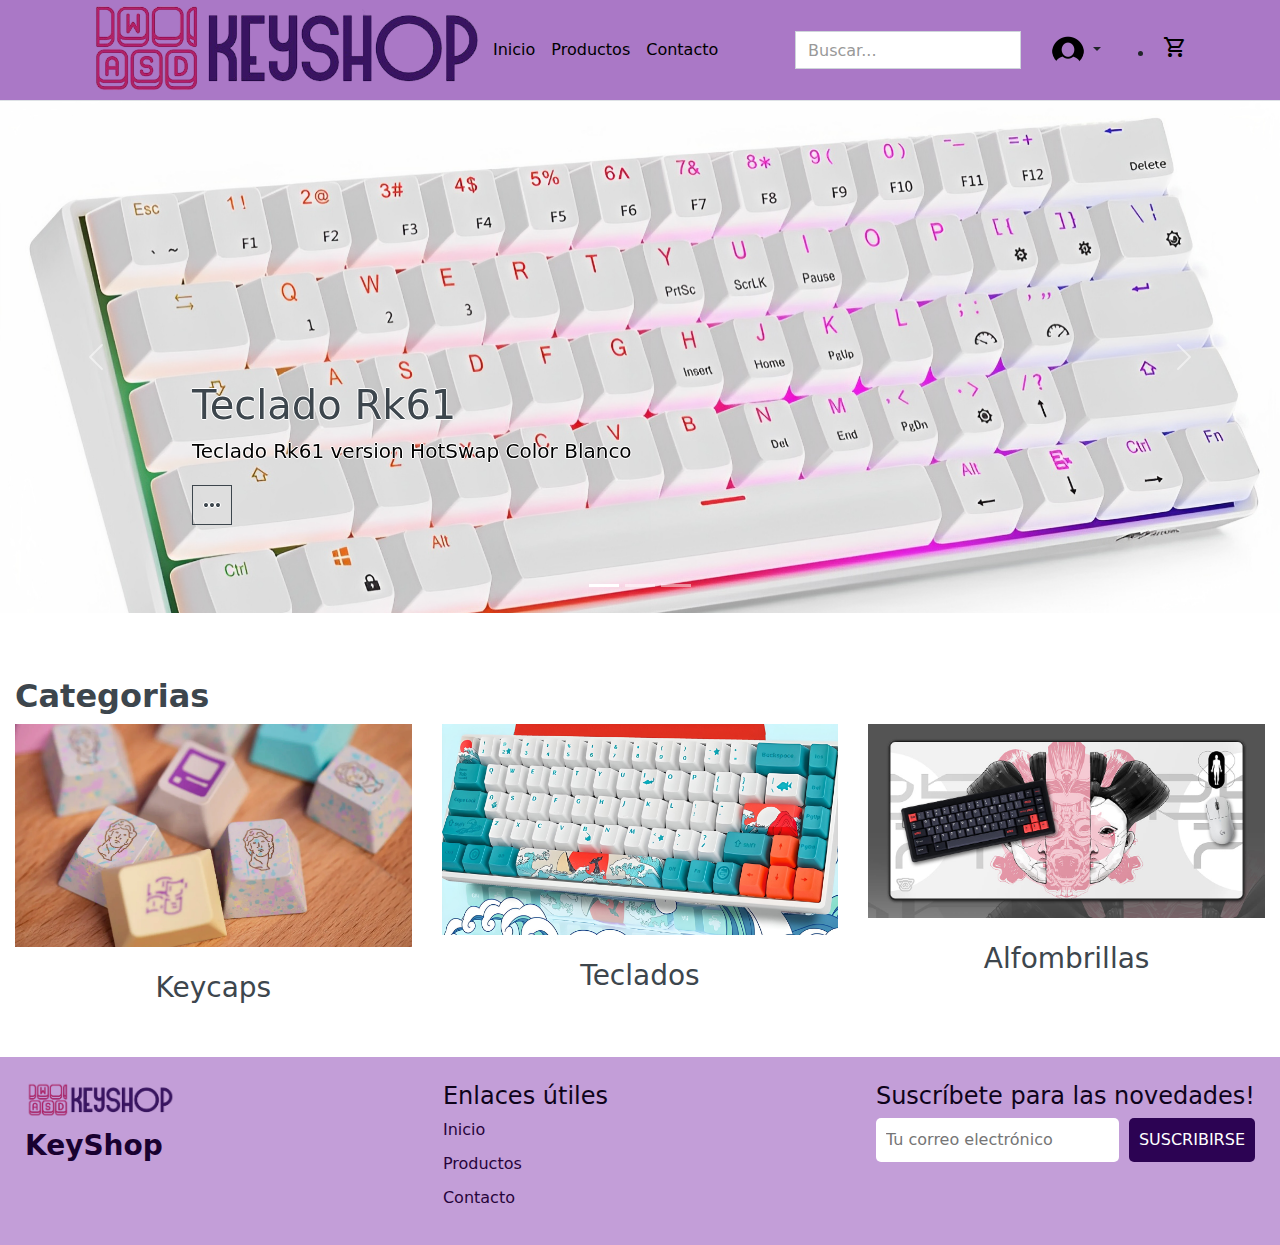
==== commit 3fded375: "Update index.html" ====
--- a/index.html
+++ b/index.html
@@ -30,7 +30,7 @@
         <img src="imgs/rk61.png" class="d-block w-100" alt="First slide">
         <div class="container">
           <div class="carousel-caption text-start">
-            <h1>Teclado Rk61DASDDS</h1>
+            <h1>Teclado Rk61</h1>
             <p>Teclado Rk61 version HotSwap Color Blanco</p>
             <p><a class="btnn btnn-outline-dark btnn-square" href="#"><span class="material-symbols-outlined">
                   more_horiz
